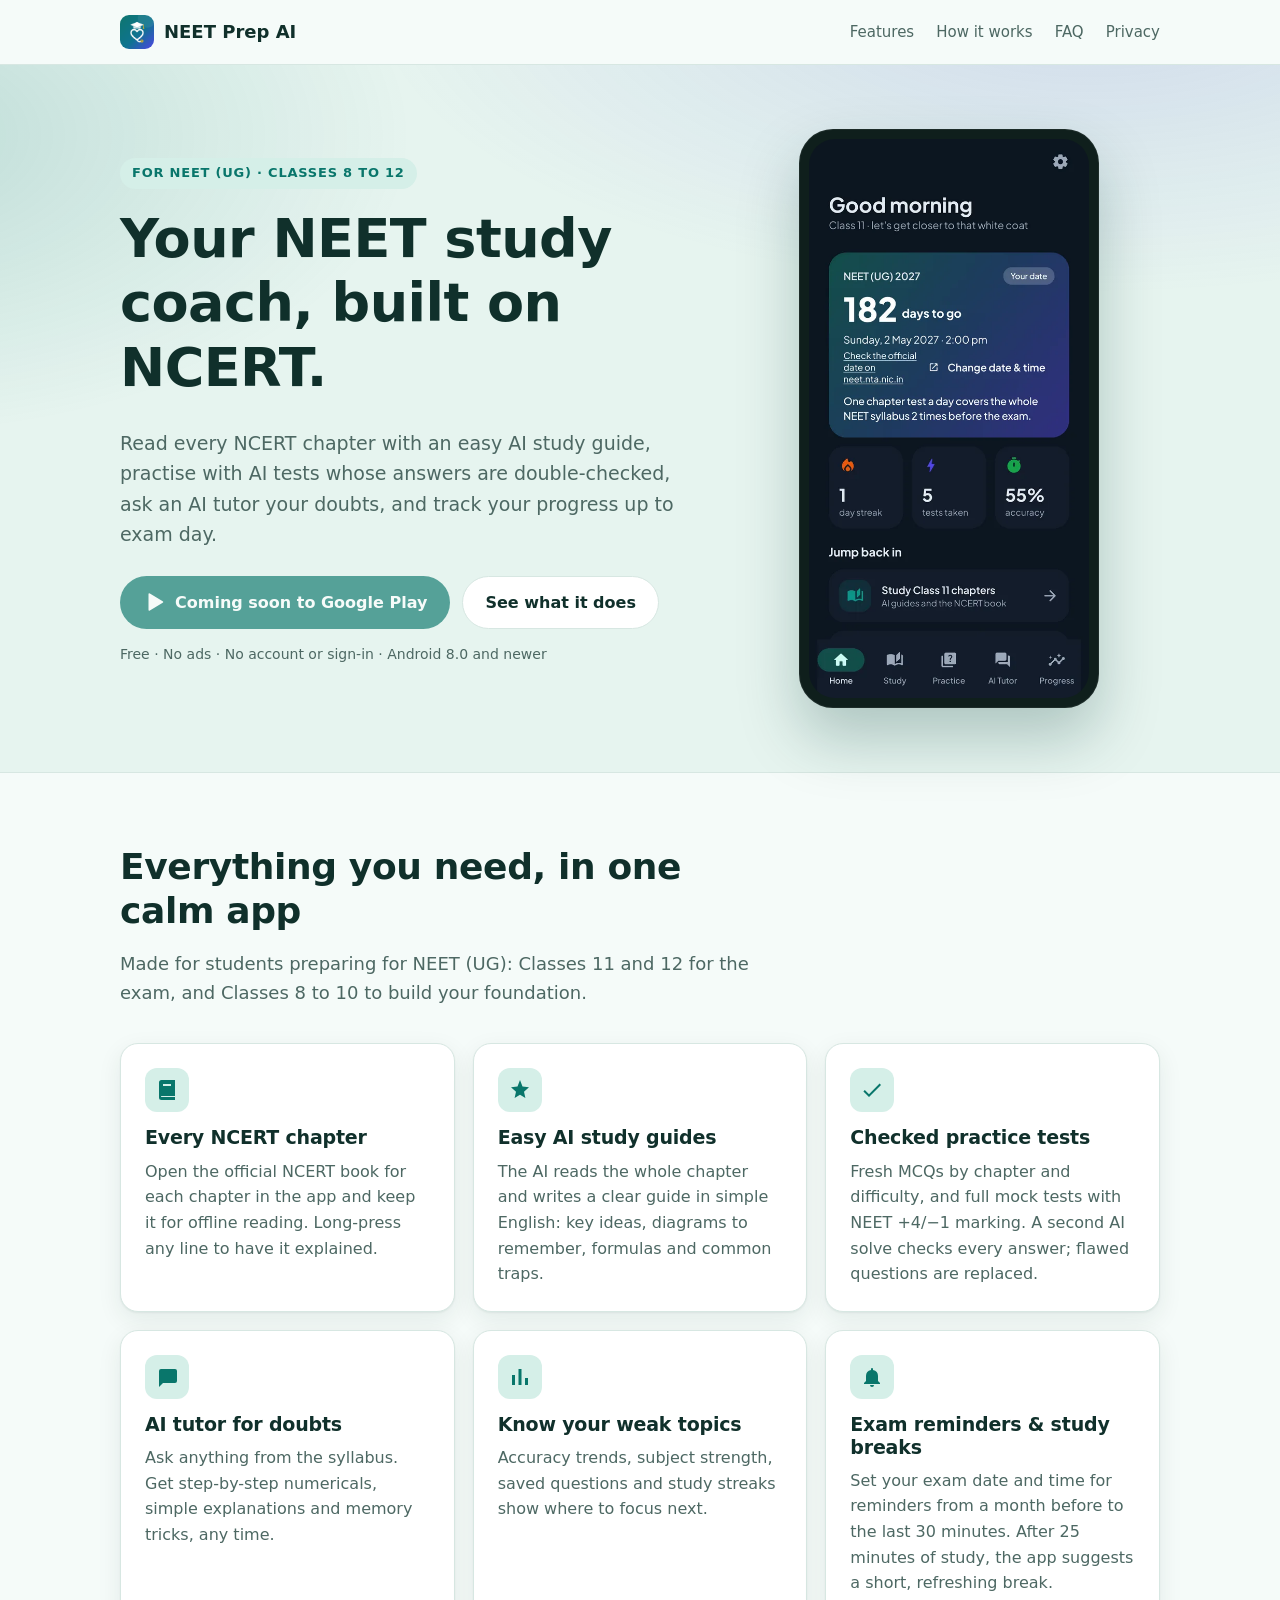
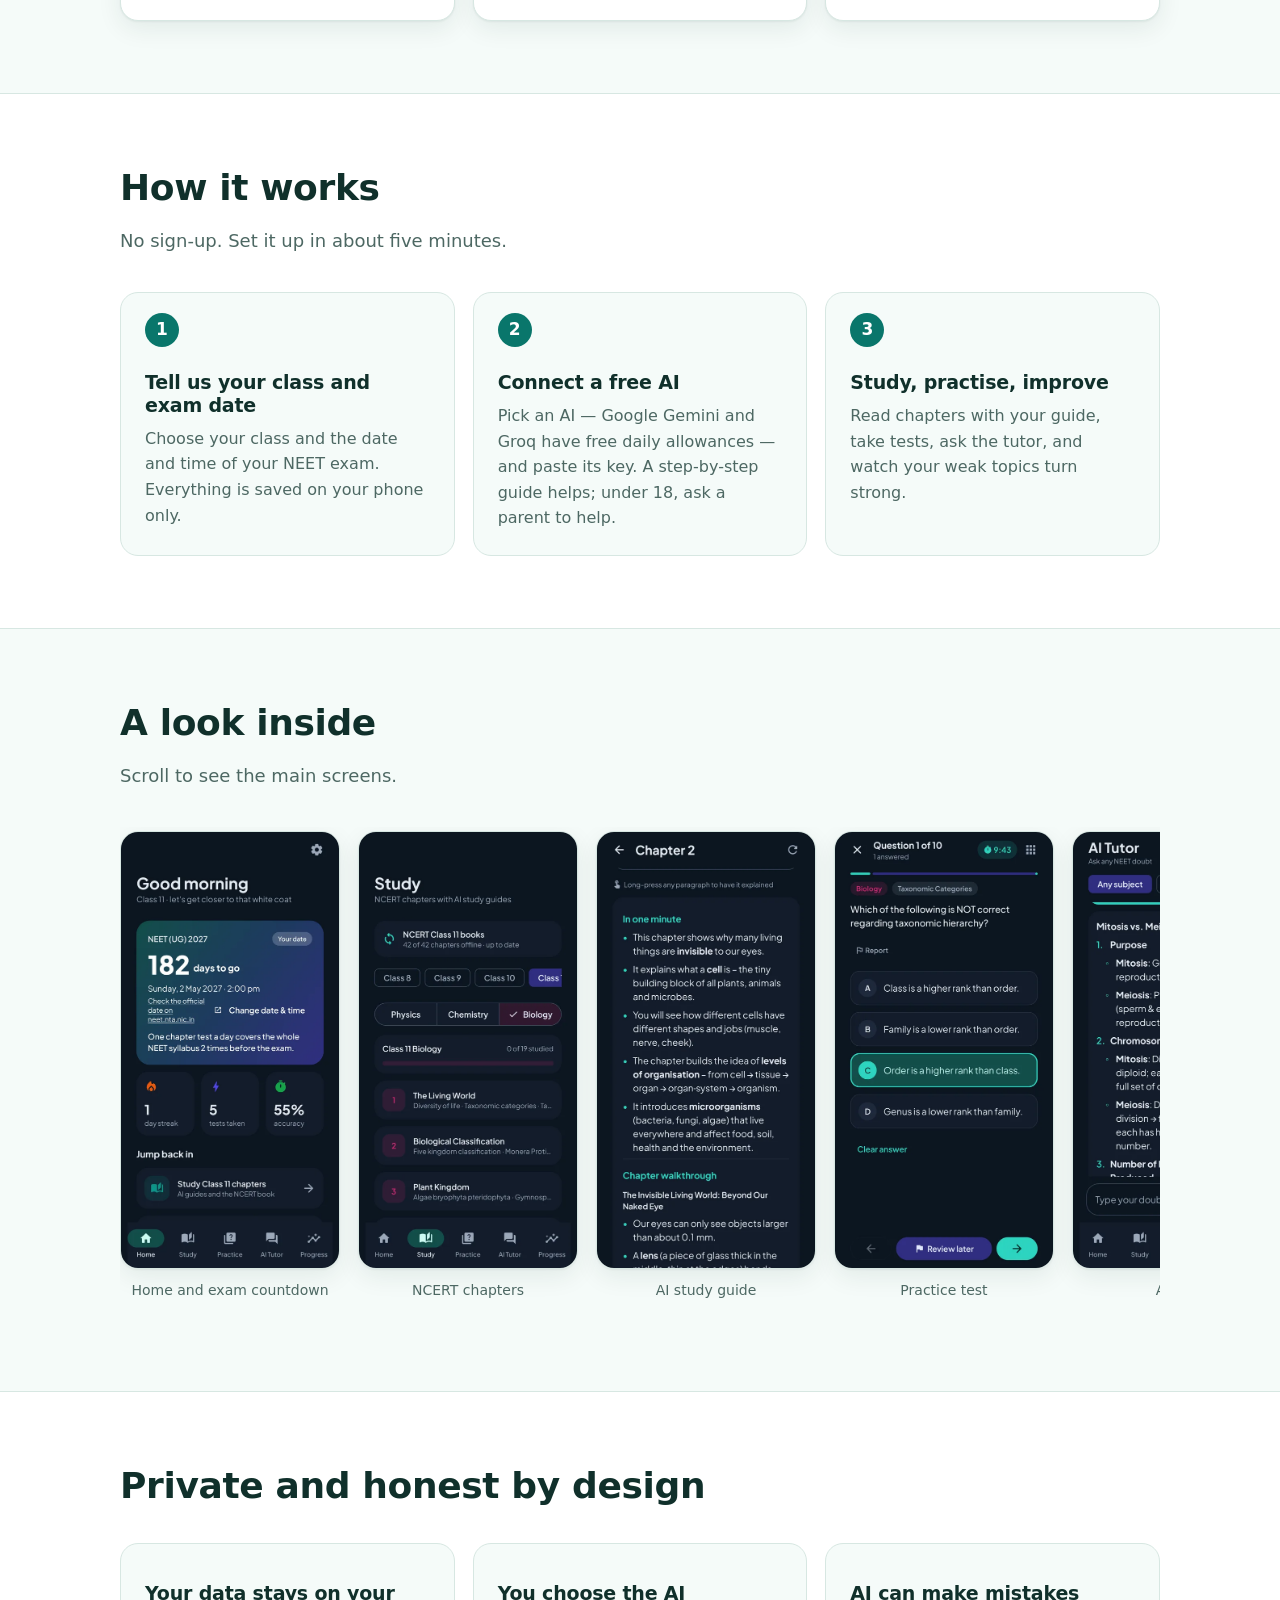
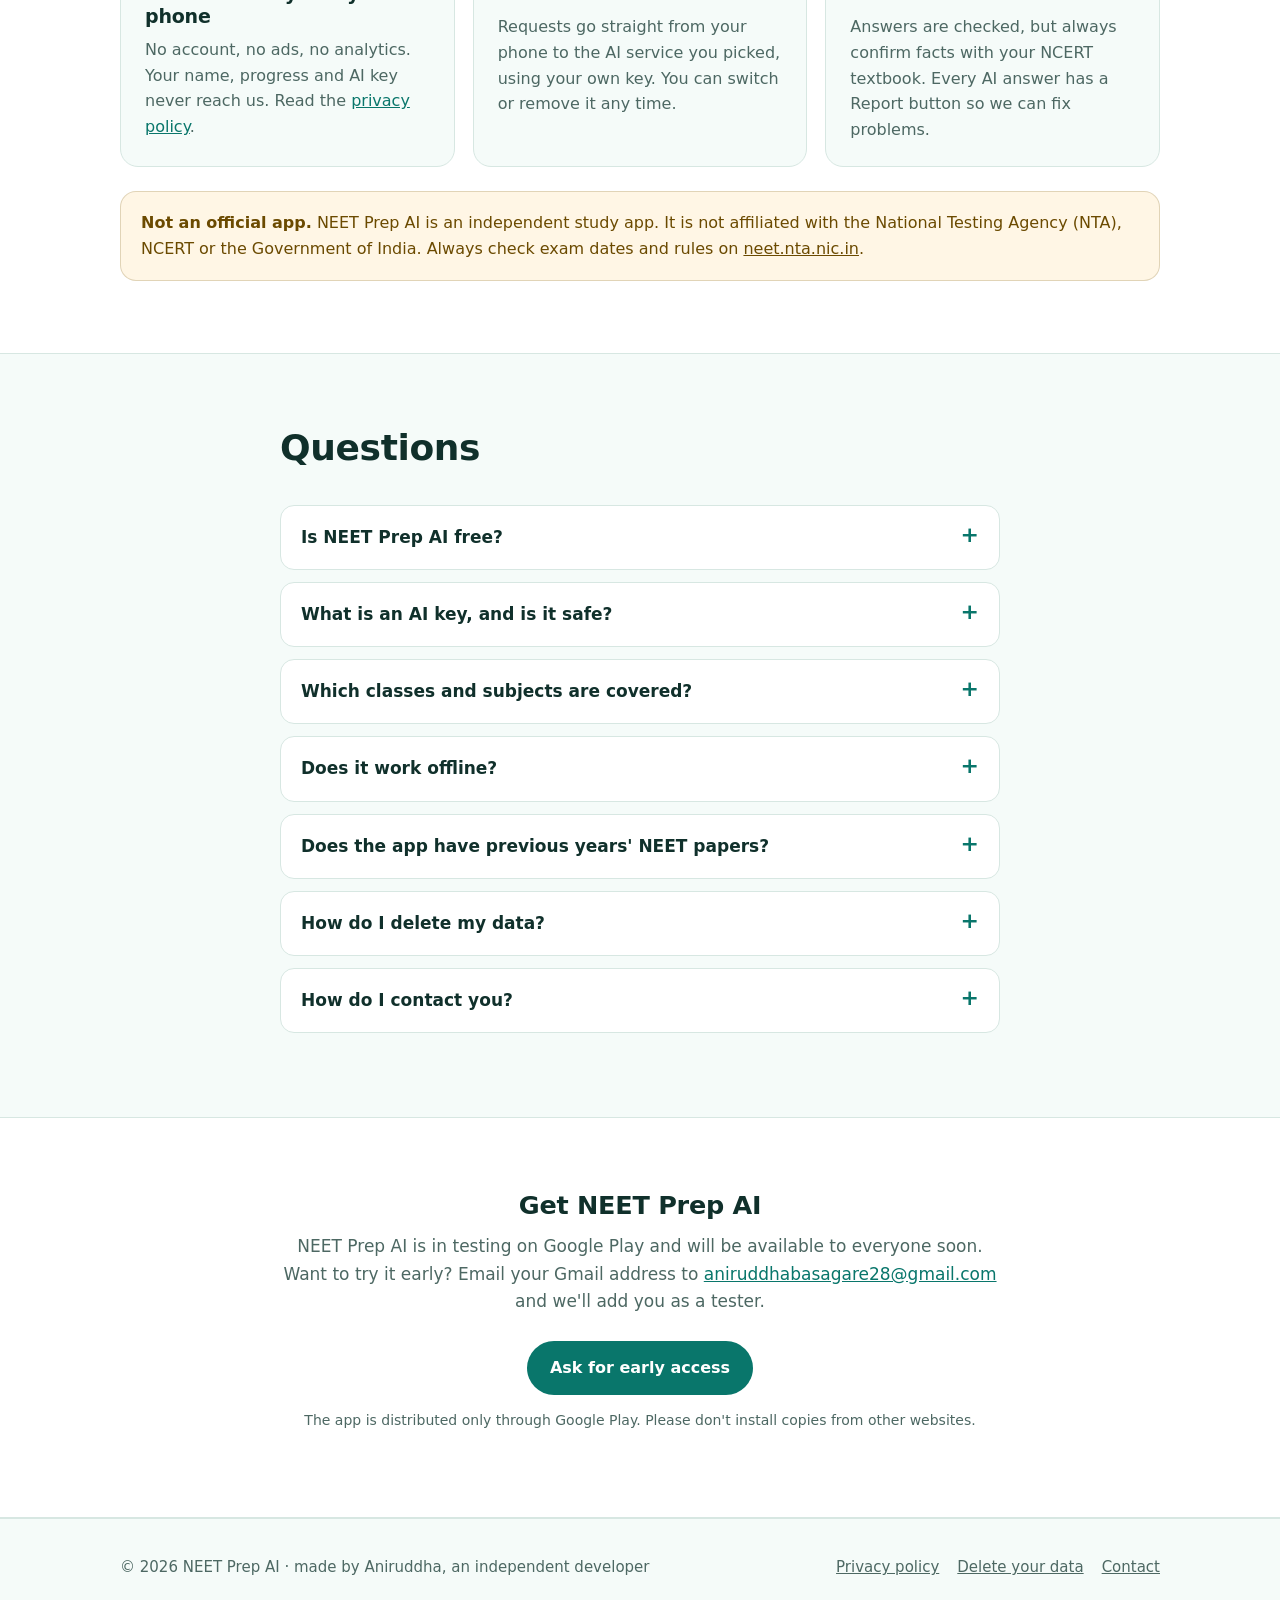
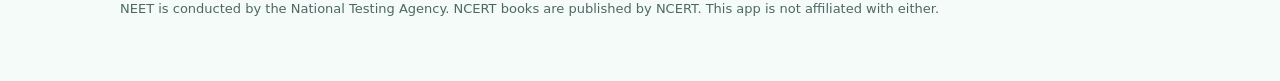
==== neet-prep-ai/index.html @ 876eb11f "NEET Prep AI website" ====
<!doctype html>
<html lang="en">
<head>
<meta charset="utf-8">
<meta name="viewport" content="width=device-width, initial-scale=1">
<title>NEET Prep AI – your NEET study coach, built on NCERT</title>
<meta name="description" content="NEET Prep AI is a free Android app for NEET (UG) preparation: every NCERT chapter with an easy AI study guide, checked AI practice tests and mock tests, an AI tutor, progress tracking, exam reminders and study breaks.">
<meta name="theme-color" content="#09766b">
<link rel="icon" type="image/png" sizes="32x32" href="img/favicon-32.png">
<link rel="apple-touch-icon" href="img/icon-192.png">
<meta property="og:type" content="website">
<meta property="og:title" content="NEET Prep AI – your NEET study coach, built on NCERT">
<meta property="og:description" content="NCERT chapters with easy AI study guides, checked AI tests, an AI tutor, exam reminders and study breaks. Free, no account needed.">
<meta property="og:image" content="https://aniruddhabasagare28.github.io/app-privacy/neet-prep-ai/img/og.jpg">
<meta property="og:url" content="https://aniruddhabasagare28.github.io/app-privacy/neet-prep-ai/">
<meta name="twitter:card" content="summary_large_image">
<link rel="stylesheet" href="site.css">
</head>
<body>

<header class="site-header">
  <div class="wrap">
    <a class="brand" href="./"><img src="img/icon-192.png" alt="" width="34" height="34">NEET Prep AI</a>
    <nav class="nav" aria-label="Main">
      <a class="hide-sm" href="#features">Features</a>
      <a class="hide-sm" href="#how">How it works</a>
      <a href="#faq">FAQ</a>
      <a href="../neetprep/">Privacy</a>
    </nav>
  </div>
</header>

<main>
  <div class="hero">
    <div class="wrap">
      <div>
        <span class="eyebrow">For NEET (UG) · Classes 8 to 12</span>
        <h1>Your NEET study coach, built on NCERT.</h1>
        <p class="lead">Read every NCERT chapter with an easy AI study guide, practise with AI tests whose answers are
          double-checked, ask an AI tutor your doubts, and track your progress up to exam day.</p>
        <div class="cta">
          <!-- When the app is public on Google Play: change href to
               https://play.google.com/store/apps/details?id=com.aniruddha.neetprep, remove aria-disabled, and
               update the #download section. -->
          <a class="btn btn-primary" href="#download" aria-disabled="true">
            <svg viewBox="0 0 24 24" aria-hidden="true"><path fill="currentColor" d="M6 3.5v17a1 1 0 0 0 1.5.86l14-8.5a1 1 0 0 0 0-1.72l-14-8.5A1 1 0 0 0 6 3.5Z"/></svg>
            Coming soon to Google Play
          </a>
          <a class="btn btn-ghost" href="#features">See what it does</a>
        </div>
        <p class="note">Free · No ads · No account or sign-in · Android 8.0 and newer</p>
      </div>
      <div class="phone">
        <img src="img/screenshot-1-home.webp" width="540" height="1079" alt="NEET Prep AI home screen with exam countdown, today's study plan and progress">
      </div>
    </div>
  </div>

  <section id="features">
    <div class="wrap">
      <div class="section-head">
        <h2>Everything you need, in one calm app</h2>
        <p>Made for students preparing for NEET (UG): Classes 11 and 12 for the exam, and Classes 8 to 10 to build your foundation.</p>
      </div>
      <div class="grid">
        <article class="card">
          <div class="icon"><svg viewBox="0 0 24 24" aria-hidden="true"><path fill="currentColor" d="M4 4.5A2.5 2.5 0 0 1 6.5 2H20v16H6.5a.5.5 0 0 0 0 1H20v3H6.5A2.5 2.5 0 0 1 4 19.5v-15ZM8 6v2h8V6H8Z"/></svg></div>
          <h3>Every NCERT chapter</h3>
          <p>Open the official NCERT book for each chapter in the app and keep it for offline reading. Long-press any line to have it explained.</p>
        </article>
        <article class="card">
          <div class="icon"><svg viewBox="0 0 24 24" aria-hidden="true"><path fill="currentColor" d="M12 2 9.5 8.5 3 9.3l5 4.4L6.6 20 12 16.8 17.4 20 16 13.7l5-4.4-6.5-.8L12 2Z"/></svg></div>
          <h3>Easy AI study guides</h3>
          <p>The AI reads the whole chapter and writes a clear guide in simple English: key ideas, diagrams to remember, formulas and common traps.</p>
        </article>
        <article class="card">
          <div class="icon"><svg viewBox="0 0 24 24" aria-hidden="true"><path fill="currentColor" d="M9 16.2 4.8 12l-1.4 1.4L9 19 21 7l-1.4-1.4L9 16.2Z"/></svg></div>
          <h3>Checked practice tests</h3>
          <p>Fresh MCQs by chapter and difficulty, and full mock tests with NEET +4/−1 marking. A second AI solve checks every answer; flawed questions are replaced.</p>
        </article>
        <article class="card">
          <div class="icon"><svg viewBox="0 0 24 24" aria-hidden="true"><path fill="currentColor" d="M4 4h16a2 2 0 0 1 2 2v10a2 2 0 0 1-2 2H8l-4 4V6a2 2 0 0 1 2-2Z"/></svg></div>
          <h3>AI tutor for doubts</h3>
          <p>Ask anything from the syllabus. Get step-by-step numericals, simple explanations and memory tricks, any time.</p>
        </article>
        <article class="card">
          <div class="icon"><svg viewBox="0 0 24 24" aria-hidden="true"><path fill="currentColor" d="M4 20V10h3v10H4Zm6.5 0V4h3v16h-3ZM17 20v-7h3v7h-3Z"/></svg></div>
          <h3>Know your weak topics</h3>
          <p>Accuracy trends, subject strength, saved questions and study streaks show where to focus next.</p>
        </article>
        <article class="card">
          <div class="icon"><svg viewBox="0 0 24 24" aria-hidden="true"><path fill="currentColor" d="M12 22a2 2 0 0 0 2-2h-4a2 2 0 0 0 2 2Zm6-6V11a6 6 0 0 0-5-5.9V4a1 1 0 1 0-2 0v1.1A6 6 0 0 0 6 11v5l-2 2v1h16v-1l-2-2Z"/></svg></div>
          <h3>Exam reminders &amp; study breaks</h3>
          <p>Set your exam date and time for reminders from a month before to the last 30 minutes. After 25 minutes of study, the app suggests a short, refreshing break.</p>
        </article>
      </div>
    </div>
  </section>

  <section class="alt" id="how">
    <div class="wrap">
      <div class="section-head">
        <h2>How it works</h2>
        <p>No sign-up. Set it up in about five minutes.</p>
      </div>
      <div class="steps">
        <div class="card step">
          <h3>Tell us your class and exam date</h3>
          <p>Choose your class and the date and time of your NEET exam. Everything is saved on your phone only.</p>
        </div>
        <div class="card step">
          <h3>Connect a free AI</h3>
          <p>Pick an AI — Google Gemini and Groq have free daily allowances — and paste its key. A step-by-step guide helps; under 18, ask a parent to help.</p>
        </div>
        <div class="card step">
          <h3>Study, practise, improve</h3>
          <p>Read chapters with your guide, take tests, ask the tutor, and watch your weak topics turn strong.</p>
        </div>
      </div>
    </div>
  </section>

  <section id="screens">
    <div class="wrap">
      <div class="section-head">
        <h2>A look inside</h2>
        <p>Scroll to see the main screens.</p>
      </div>
      <div class="shots" tabindex="0" aria-label="App screenshots">
        <figure><img src="img/screenshot-1-home.webp" width="540" height="1079" loading="lazy" alt="Home screen"><figcaption>Home and exam countdown</figcaption></figure>
        <figure><img src="img/screenshot-2-study.webp" width="540" height="1079" loading="lazy" alt="Study screen listing NCERT chapters"><figcaption>NCERT chapters</figcaption></figure>
        <figure><img src="img/screenshot-3-study-guide.webp" width="540" height="1079" loading="lazy" alt="AI study guide for a chapter"><figcaption>AI study guide</figcaption></figure>
        <figure><img src="img/screenshot-4-test-question.webp" width="540" height="1079" loading="lazy" alt="Practice test question"><figcaption>Practice test</figcaption></figure>
        <figure><img src="img/screenshot-5-ai-tutor.webp" width="540" height="1079" loading="lazy" alt="AI tutor chat"><figcaption>AI tutor</figcaption></figure>
        <figure><img src="img/screenshot-6-exam-alarms.webp" width="540" height="1079" loading="lazy" alt="Exam reminder settings"><figcaption>Exam reminders</figcaption></figure>
      </div>
    </div>
  </section>

  <section class="alt" id="trust">
    <div class="wrap">
      <div class="section-head">
        <h2>Private and honest by design</h2>
      </div>
      <div class="grid">
        <article class="card">
          <h3>Your data stays on your phone</h3>
          <p>No account, no ads, no analytics. Your name, progress and AI key never reach us. Read the <a href="../neetprep/">privacy policy</a>.</p>
        </article>
        <article class="card">
          <h3>You choose the AI</h3>
          <p>Requests go straight from your phone to the AI service you picked, using your own key. You can switch or remove it any time.</p>
        </article>
        <article class="card">
          <h3>AI can make mistakes</h3>
          <p>Answers are checked, but always confirm facts with your NCERT textbook. Every AI answer has a Report button so we can fix problems.</p>
        </article>
      </div>
      <div class="callout" style="margin-top:24px">
        <p><strong>Not an official app.</strong> NEET Prep AI is an independent study app. It is not affiliated with the
          National Testing Agency (NTA), NCERT or the Government of India. Always check exam dates and rules on
          <a href="https://neet.nta.nic.in" rel="noopener">neet.nta.nic.in</a>.</p>
      </div>
    </div>
  </section>

  <section id="faq">
    <div class="wrap narrow">
      <div class="section-head">
        <h2>Questions</h2>
      </div>
      <div class="faq">
        <details>
          <summary>Is NEET Prep AI free?</summary>
          <p>Yes. The app is free, with no ads and no in-app purchases. The AI features use your own AI key: Google Gemini
            and Groq offer free daily allowances, which are enough for regular study. Paid services such as ChatGPT or Claude
            also work if you already have them.</p>
        </details>
        <details>
          <summary>What is an AI key, and is it safe?</summary>
          <p>An AI key is like a password that lets the app use an AI service on your behalf. You create it once on the AI
            company's website and paste it into the app. It is stored encrypted on your phone and is sent only to that AI
            service. Students under 18 should ask a parent or guardian to help create it.</p>
        </details>
        <details>
          <summary>Which classes and subjects are covered?</summary>
          <p>Physics, Chemistry and Biology from the current NCERT books for Classes 11 and 12, plus Science for Classes
            8, 9 and 10 to strengthen your basics.</p>
        </details>
        <details>
          <summary>Does it work offline?</summary>
          <p>Yes, partly. Downloaded NCERT chapters, saved study guides, your progress, exam reminders and study breaks all
            work offline. New tests, guides and tutor answers need an internet connection.</p>
        </details>
        <details>
          <summary>Does the app have previous years' NEET papers?</summary>
          <p>No. Official NEET papers belong to the NTA, so the app doesn't copy or imitate them. Its mock tests are clearly
            AI-written practice in the NEET format, with +4/−1 marking.</p>
        </details>
        <details>
          <summary>How do I delete my data?</summary>
          <p>Everything is on your phone, so you can delete it yourself in Settings or by uninstalling the app. See
            <a href="../neetprep/#delete">Deleting your data</a> for the exact steps.</p>
        </details>
        <details>
          <summary>How do I contact you?</summary>
          <p>Email <a href="mailto:aniruddhabasagare28@gmail.com?subject=NEET%20Prep%20AI">aniruddhabasagare28@gmail.com</a>.
            To report a wrong or unsafe AI answer, use the Report button next to it in the app.</p>
        </details>
      </div>
    </div>
  </section>

  <section class="alt download" id="download">
    <div class="wrap narrow">
      <h2>Get NEET Prep AI</h2>
      <p class="note" style="font-size:17px">NEET Prep AI is in testing on Google Play and will be available to everyone soon.
        Want to try it early? Email your Gmail address to
        <a href="mailto:aniruddhabasagare28@gmail.com?subject=NEET%20Prep%20AI%20early%20access">aniruddhabasagare28@gmail.com</a>
        and we'll add you as a tester.</p>
      <div class="cta">
        <a class="btn btn-primary" href="mailto:aniruddhabasagare28@gmail.com?subject=NEET%20Prep%20AI%20early%20access">Ask for early access</a>
      </div>
      <p class="note">The app is distributed only through Google Play. Please don't install copies from other websites.</p>
    </div>
  </section>
</main>

<footer class="site-footer">
  <div class="wrap">
    <span>© 2026 NEET Prep AI · made by Aniruddha, an independent developer</span>
    <nav aria-label="Footer">
      <a href="../neetprep/">Privacy policy</a>
      <a href="../neetprep/#delete">Delete your data</a>
      <a href="mailto:aniruddhabasagare28@gmail.com?subject=NEET%20Prep%20AI">Contact</a>
    </nav>
    <p class="fine">NEET is conducted by the National Testing Agency. NCERT books are published by NCERT. This app is not affiliated with either.</p>
  </div>
</footer>

</body>
</html>
---- neet-prep-ai/site.css ----
/* NEET Prep AI website — shared styles for the home, privacy and data-deletion pages. */
:root {
  --bg: #f5fbf9;
  --bg-tint: #e6f4ef;
  --surface: #ffffff;
  --text: #10302b;
  --muted: #4d6863;
  --primary: #09766b;
  --primary-ink: #ffffff;
  --primary-soft: #d5efe8;
  --border: #d7e7e2;
  --accent: #5b5bd6;
  --warn-bg: #fff6e5;
  --warn-text: #6b4a00;
  --shadow: 0 1px 2px rgba(16, 48, 43, .06), 0 8px 24px rgba(16, 48, 43, .08);
  color-scheme: light;
}
@media (prefers-color-scheme: dark) {
  :root:not([data-theme="light"]) {
    --bg: #0d1a18;
    --bg-tint: #122522;
    --surface: #152b27;
    --text: #e3f1ed;
    --muted: #9fbab4;
    --primary: #5fd1bf;
    --primary-ink: #062520;
    --primary-soft: #1d3d37;
    --border: #24423c;
    --accent: #a5a6ff;
    --warn-bg: #2d2610;
    --warn-text: #f5d58a;
    --shadow: 0 1px 2px rgba(0, 0, 0, .3), 0 8px 24px rgba(0, 0, 0, .3);
    color-scheme: dark;
  }
}

* { box-sizing: border-box; }
html { scroll-behavior: smooth; }
body {
  margin: 0;
  font-family: system-ui, -apple-system, "Segoe UI", Roboto, "Noto Sans", sans-serif;
  font-size: 17px;
  line-height: 1.6;
  color: var(--text);
  background: var(--bg);
  -webkit-text-size-adjust: 100%;
}
img { max-width: 100%; display: block; }
a { color: var(--primary); }
a:hover { text-decoration-thickness: 2px; }
h1, h2, h3 { line-height: 1.2; margin: 0 0 .5em; letter-spacing: -.01em; }
p { margin: 0 0 1em; }

.wrap { max-width: 1080px; margin: 0 auto; padding: 0 20px; }
.narrow { max-width: 760px; }

/* Header */
.site-header {
  position: sticky; top: 0; z-index: 10;
  background: color-mix(in srgb, var(--bg) 88%, transparent);
  backdrop-filter: saturate(1.4) blur(10px);
  -webkit-backdrop-filter: saturate(1.4) blur(10px);
  border-bottom: 1px solid var(--border);
}
.site-header .wrap { display: flex; align-items: center; justify-content: space-between; gap: 16px; height: 64px; }
.brand { display: flex; align-items: center; gap: 10px; font-weight: 700; font-size: 18px; color: var(--text); text-decoration: none; }
.brand img { width: 34px; height: 34px; border-radius: 9px; }
.nav { display: flex; gap: 22px; font-size: 15px; }
.nav a { color: var(--muted); text-decoration: none; }
.nav a:hover { color: var(--text); }
@media (max-width: 720px) { .nav .hide-sm { display: none; } .nav { gap: 16px; } }

/* Buttons */
.btn {
  display: inline-flex; align-items: center; gap: 10px;
  padding: 13px 22px; border-radius: 999px;
  font-weight: 600; font-size: 16px; text-decoration: none;
  border: 1px solid transparent; cursor: pointer;
}
.btn-primary { background: var(--primary); color: var(--primary-ink); }
.btn-primary:hover { filter: brightness(1.08); }
.btn-ghost { background: var(--surface); color: var(--text); border-color: var(--border); }
.btn-ghost:hover { border-color: var(--primary); }
.btn[aria-disabled="true"] { opacity: .65; cursor: default; filter: none; }
.btn svg { width: 22px; height: 22px; flex: none; }

/* Hero */
.hero {
  background:
    radial-gradient(1200px 500px at 85% -10%, color-mix(in srgb, var(--accent) 16%, transparent), transparent 60%),
    radial-gradient(900px 500px at -10% 10%, color-mix(in srgb, var(--primary) 18%, transparent), transparent 60%),
    var(--bg-tint);
  border-bottom: 1px solid var(--border);
}
.hero .wrap { display: grid; grid-template-columns: 1.15fr .85fr; gap: 48px; align-items: center; padding-top: 64px; padding-bottom: 64px; }
.eyebrow {
  display: inline-block; font-size: 13px; font-weight: 700; letter-spacing: .06em; text-transform: uppercase;
  color: var(--primary); background: var(--primary-soft); padding: 5px 12px; border-radius: 999px; margin-bottom: 18px;
}
.hero h1 { font-size: clamp(34px, 5.2vw, 54px); font-weight: 800; }
.hero .lead { font-size: 19px; color: var(--muted); max-width: 34em; }
.cta { display: flex; flex-wrap: wrap; gap: 12px; margin: 26px 0 14px; }
.note { font-size: 14px; color: var(--muted); }
.phone {
  justify-self: center; width: min(300px, 80vw);
  border-radius: 34px; padding: 10px; background: #0f1f1c;
  box-shadow: 0 30px 60px rgba(9, 60, 54, .25), 0 0 0 1px rgba(255, 255, 255, .06) inset;
}
.phone img { border-radius: 26px; width: 100%; height: auto; }
@media (max-width: 860px) {
  .hero .wrap { grid-template-columns: 1fr; padding-top: 40px; padding-bottom: 48px; gap: 36px; }
}

/* Sections */
section { padding: 72px 0; }
section.alt { background: var(--surface); border-top: 1px solid var(--border); border-bottom: 1px solid var(--border); }
.section-head { max-width: 640px; margin-bottom: 36px; }
.section-head h2 { font-size: clamp(26px, 3.4vw, 36px); font-weight: 800; }
.section-head p { color: var(--muted); font-size: 18px; }

.grid { display: grid; gap: 18px; grid-template-columns: repeat(3, 1fr); }
@media (max-width: 900px) { .grid { grid-template-columns: repeat(2, 1fr); } }
@media (max-width: 600px) { .grid { grid-template-columns: 1fr; } }
.card {
  background: var(--surface); border: 1px solid var(--border); border-radius: 18px; padding: 24px;
  box-shadow: var(--shadow);
}
section.alt .card { background: var(--bg); box-shadow: none; }
.card h3 { font-size: 19px; margin-top: 14px; }
.card p { color: var(--muted); margin: 0; font-size: 16px; }
.icon {
  width: 44px; height: 44px; border-radius: 12px; display: grid; place-items: center;
  background: var(--primary-soft); color: var(--primary);
}
.icon svg { width: 24px; height: 24px; }

/* Steps */
.steps { counter-reset: step; display: grid; gap: 18px; grid-template-columns: repeat(3, 1fr); }
@media (max-width: 900px) { .steps { grid-template-columns: 1fr; } }
.step { position: relative; padding-top: 64px; }
.step::before {
  counter-increment: step; content: counter(step);
  position: absolute; top: 20px; left: 24px; width: 34px; height: 34px; border-radius: 50%;
  display: grid; place-items: center; font-weight: 800;
  background: var(--primary); color: var(--primary-ink);
}

/* Screenshot strip */
.shots {
  display: flex; gap: 18px; overflow-x: auto; padding: 4px 4px 18px; scroll-snap-type: x mandatory;
  -webkit-overflow-scrolling: touch;
}
.shots figure { margin: 0; flex: 0 0 220px; scroll-snap-align: start; }
.shots img { border-radius: 18px; border: 1px solid var(--border); box-shadow: var(--shadow); width: 220px; height: auto; }
.shots figcaption { font-size: 14px; color: var(--muted); text-align: center; margin-top: 10px; }

/* Callouts */
.callout {
  border-radius: 16px; padding: 18px 20px; background: var(--warn-bg); color: var(--warn-text);
  border: 1px solid color-mix(in srgb, var(--warn-text) 20%, transparent); font-size: 16px;
}
.callout p:last-child { margin: 0; }
.callout a { color: inherit; }

/* FAQ */
.faq details {
  background: var(--surface); border: 1px solid var(--border); border-radius: 14px; padding: 4px 20px; margin-bottom: 12px;
}
.faq summary { cursor: pointer; font-weight: 650; padding: 14px 0; list-style: none; display: flex; justify-content: space-between; gap: 16px; }
.faq summary::-webkit-details-marker { display: none; }
.faq summary::after { content: "+"; font-size: 22px; line-height: 1; color: var(--primary); }
.faq details[open] summary::after { content: "–"; }
.faq details p { color: var(--muted); }

/* Download band */
.download { text-align: center; }
.download .cta { justify-content: center; }

/* Document pages (privacy, delete) */
.doc { padding: 48px 0 72px; }
.doc h1 { font-size: clamp(30px, 4.4vw, 40px); font-weight: 800; }
.doc h2 { font-size: 22px; margin-top: 2em; }
.doc li { margin-bottom: .4em; }
.doc .muted { color: var(--muted); }
.doc .card { margin: 18px 0; }
.toc { font-size: 15px; }
.toc ul { columns: 2; padding-left: 18px; margin: 8px 0 0; }
@media (max-width: 600px) { .toc ul { columns: 1; } }

/* Footer */
.site-footer { border-top: 1px solid var(--border); padding: 36px 0 48px; font-size: 15px; color: var(--muted); }
.site-footer .wrap { display: flex; flex-wrap: wrap; justify-content: space-between; gap: 20px; }
.site-footer nav { display: flex; flex-wrap: wrap; gap: 18px; }
.site-footer a { color: var(--muted); }
.site-footer a:hover { color: var(--text); }
.site-footer .fine { flex-basis: 100%; font-size: 13px; }
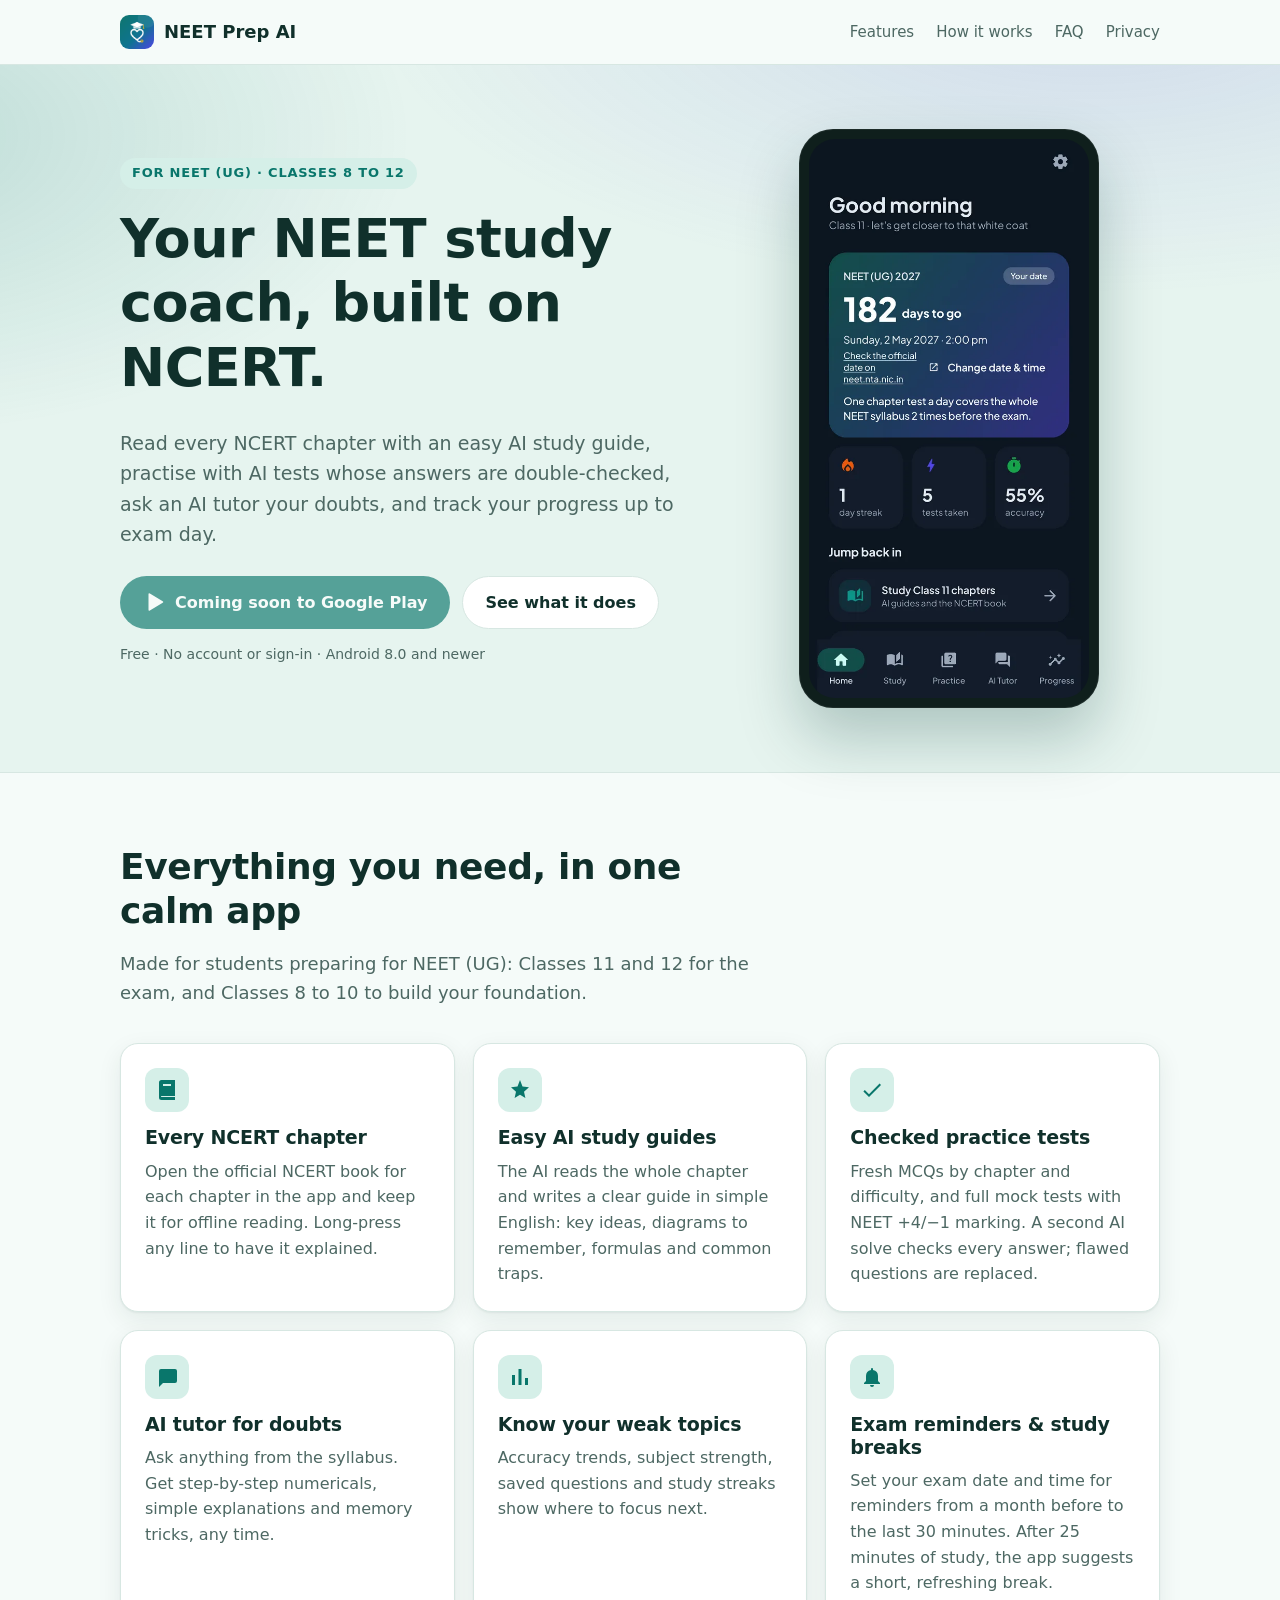
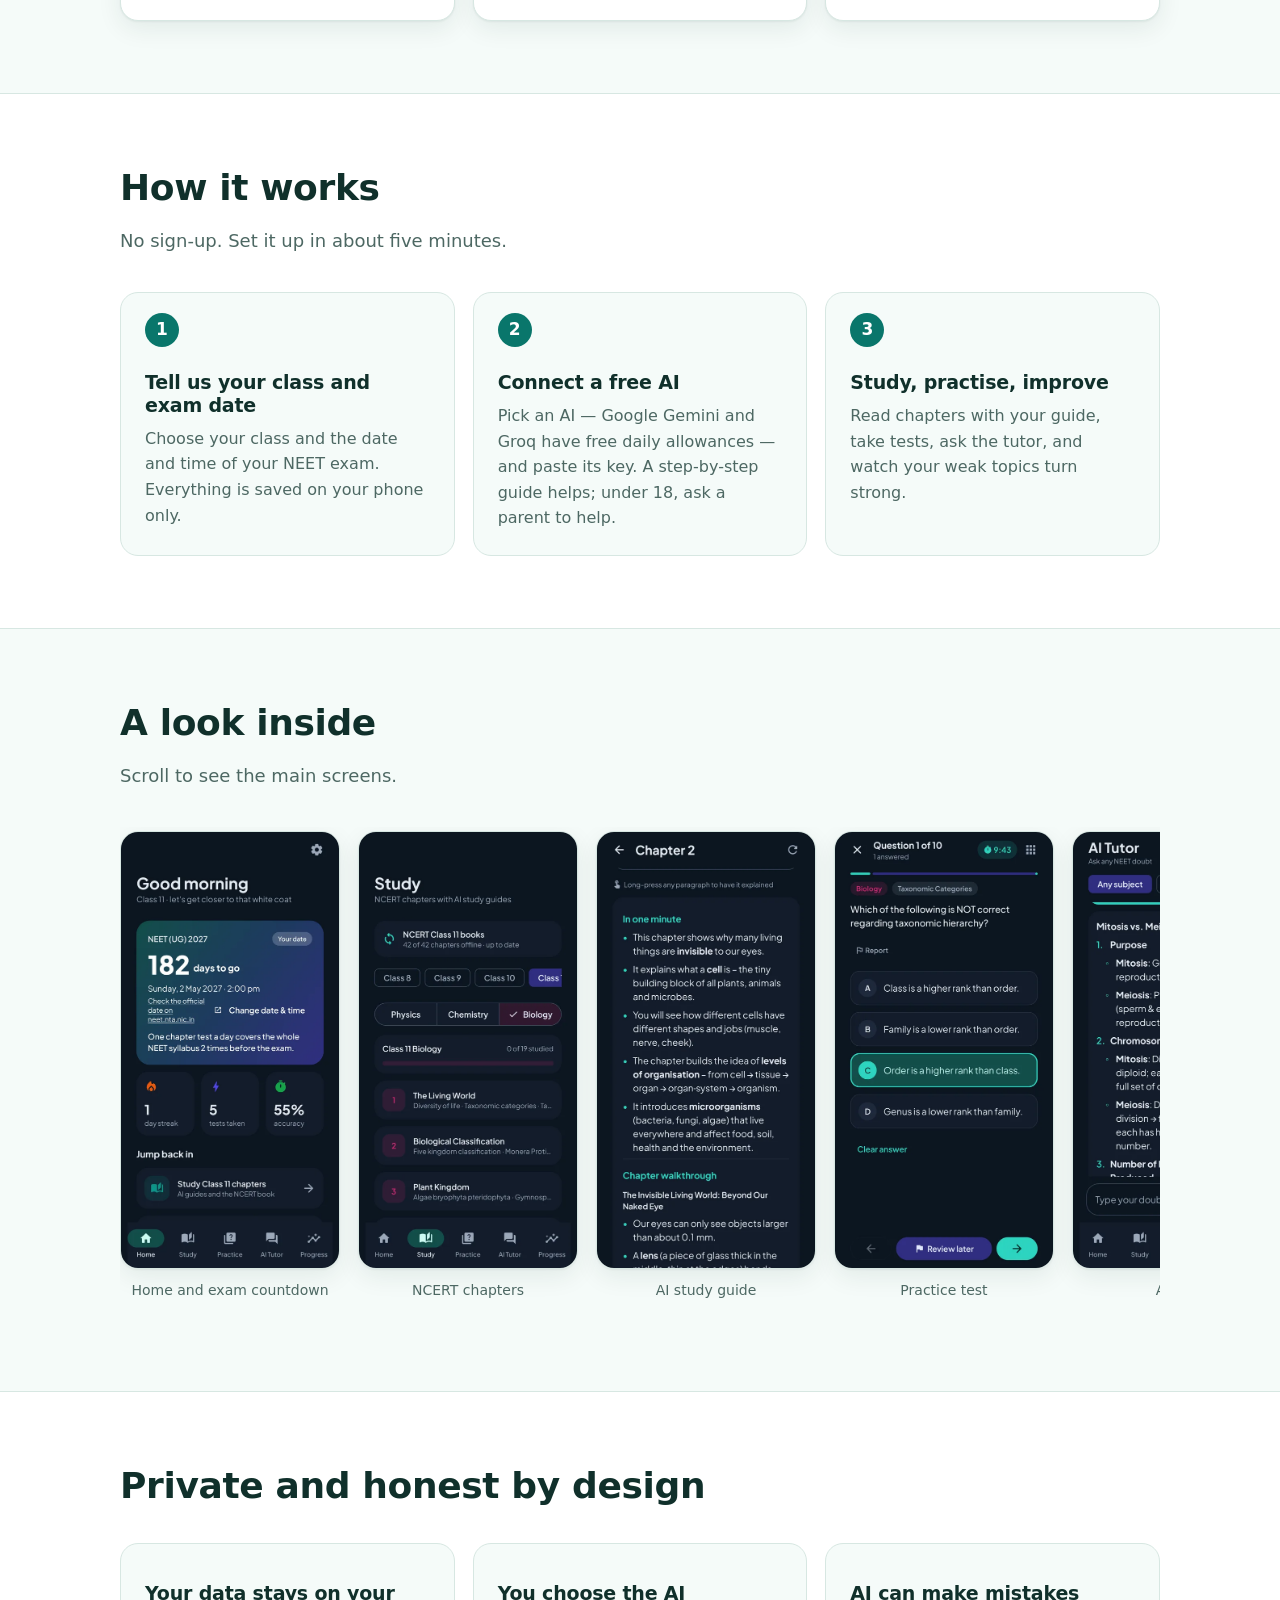
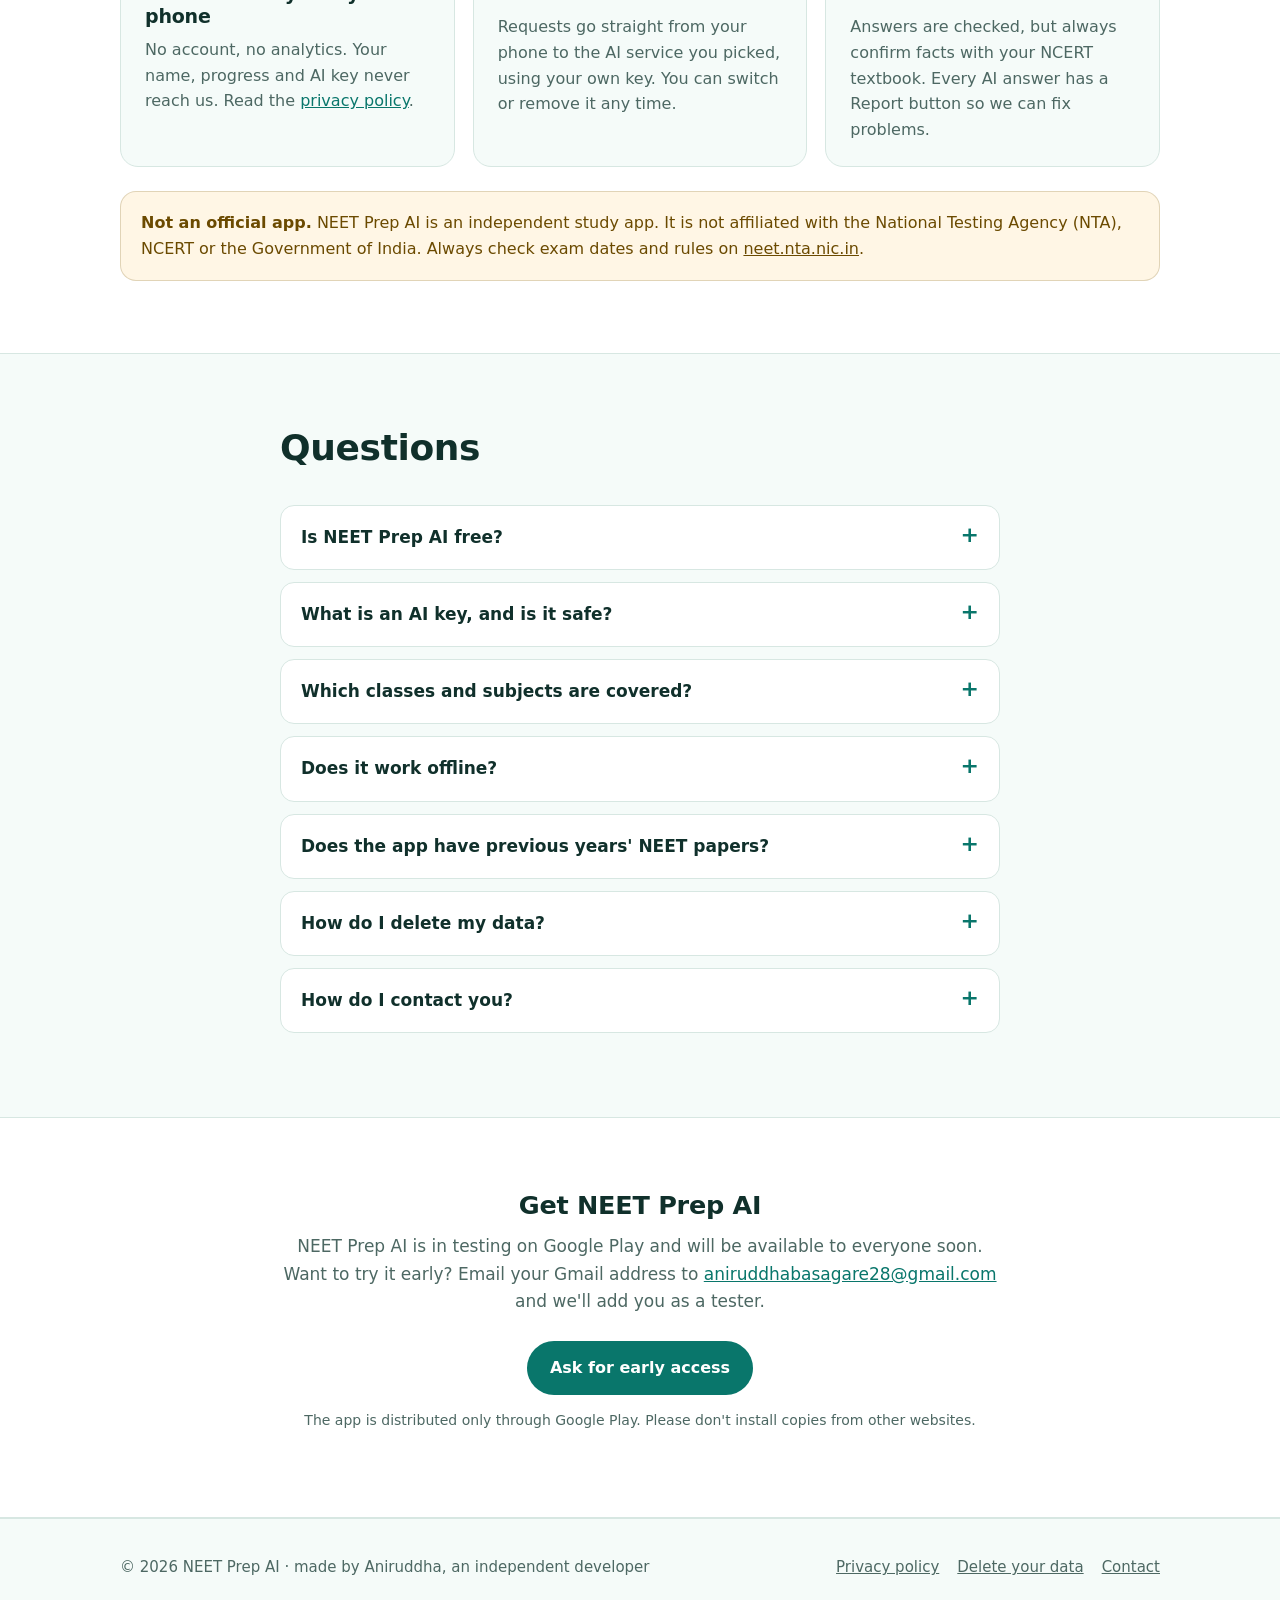
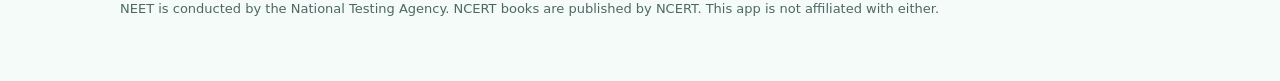
==== commit e620390d: "NEET Prep AI: My book and notes" ====
--- a/neet-prep-ai/index.html
+++ b/neet-prep-ai/index.html
@@ -48,7 +48,7 @@
           </a>
           <a class="btn btn-ghost" href="#features">See what it does</a>
         </div>
-        <p class="note">Free · No ads · No account or sign-in · Android 8.0 and newer</p>
+        <p class="note">Free · No account or sign-in · Android 8.0 and newer</p>
       </div>
       <div class="phone">
         <img src="img/screenshot-1-home.webp" width="540" height="1079" alt="NEET Prep AI home screen with exam countdown, today's study plan and progress">
@@ -145,7 +145,7 @@
       <div class="grid">
         <article class="card">
           <h3>Your data stays on your phone</h3>
-          <p>No account, no ads, no analytics. Your name, progress and AI key never reach us. Read the <a href="../neetprep/">privacy policy</a>.</p>
+          <p>No account, no analytics. Your name, progress and AI key never reach us. Read the <a href="../neetprep/">privacy policy</a>.</p>
         </article>
         <article class="card">
           <h3>You choose the AI</h3>
@@ -172,9 +172,10 @@
       <div class="faq">
         <details>
           <summary>Is NEET Prep AI free?</summary>
-          <p>Yes. The app is free, with no ads and no in-app purchases. The AI features use your own AI key: Google Gemini
-            and Groq offer free daily allowances, which are enough for regular study. Paid services such as ChatGPT or Claude
-            also work if you already have them.</p>
+          <p>Yes. The app is free, with no in-app purchases. The AI features use your own AI key: Google Gemini
+            and Groq offer free plans with daily limits set by those companies. The limits are small, so heavy study can use
+            them up for the day; they refill by themselves. Paid services such as ChatGPT or Claude also work if you already
+            have them.</p>
         </details>
         <details>
           <summary>What is an AI key, and is it safe?</summary>
